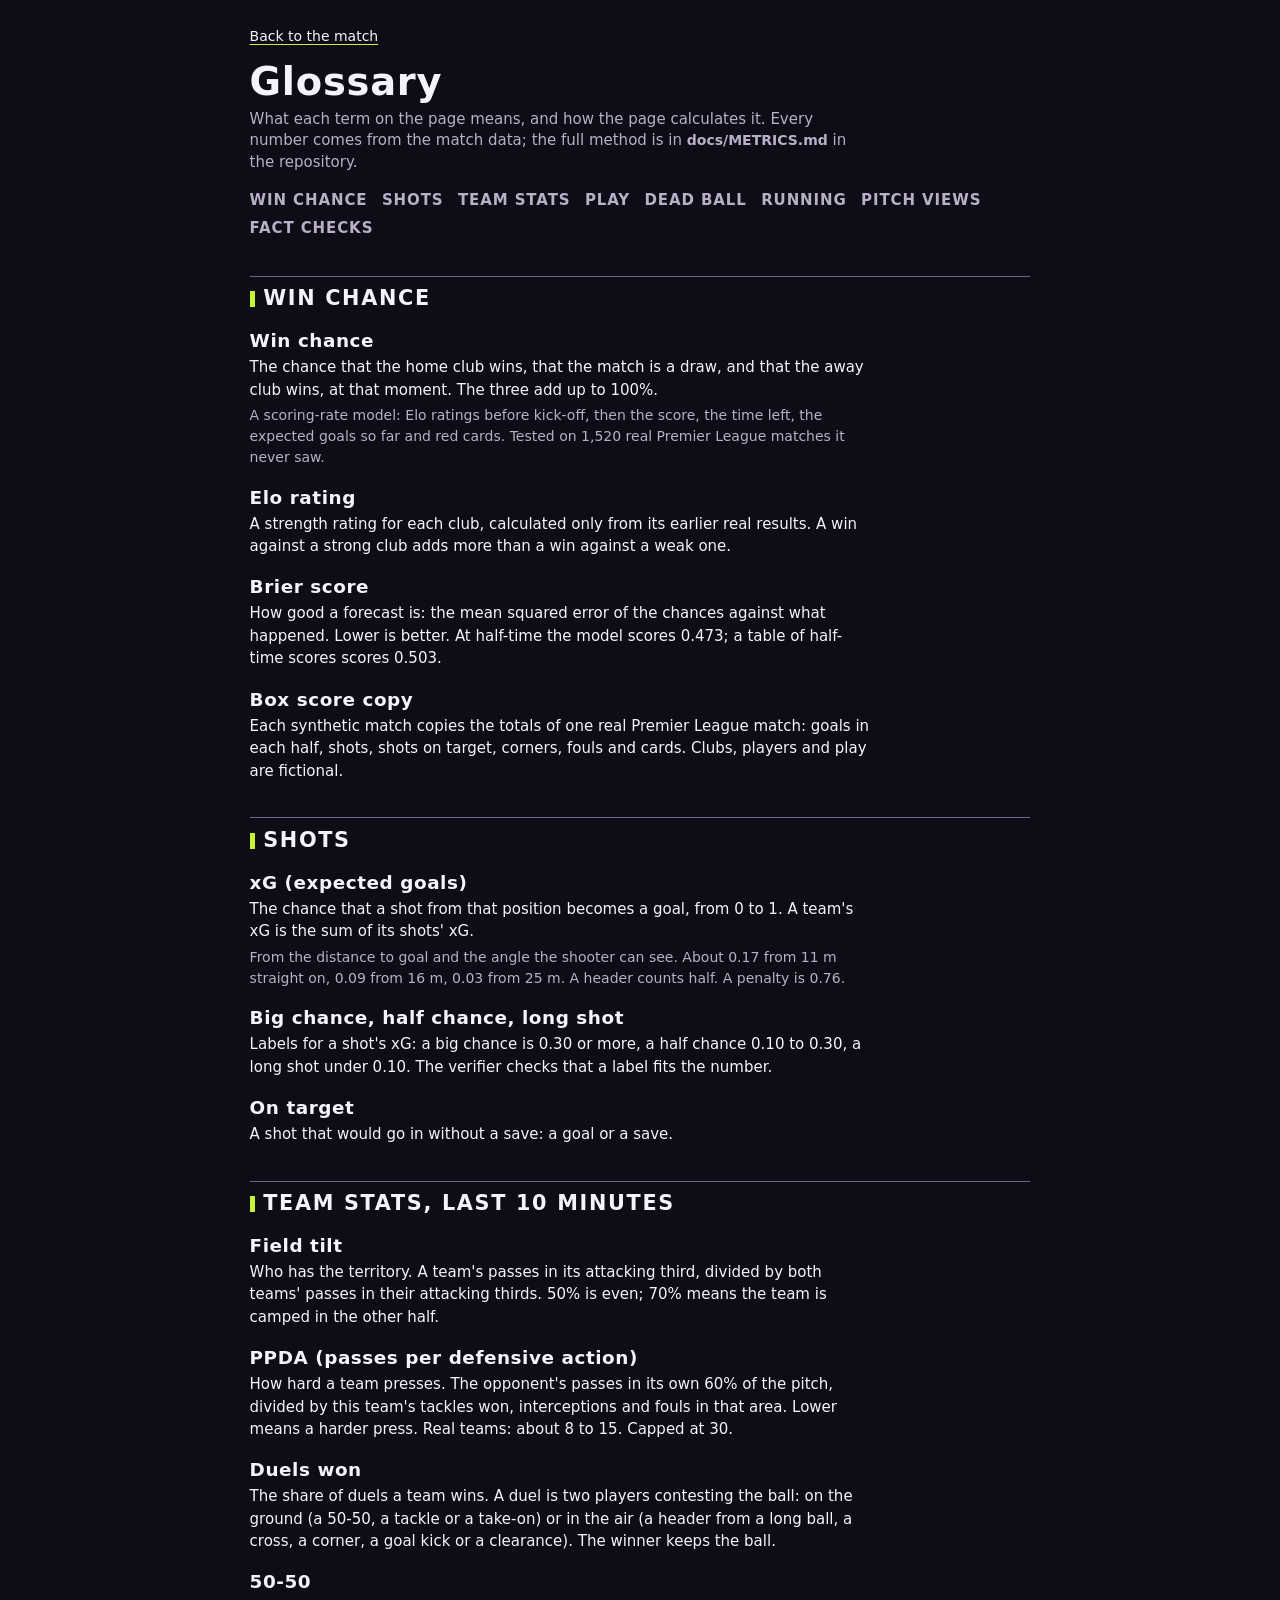
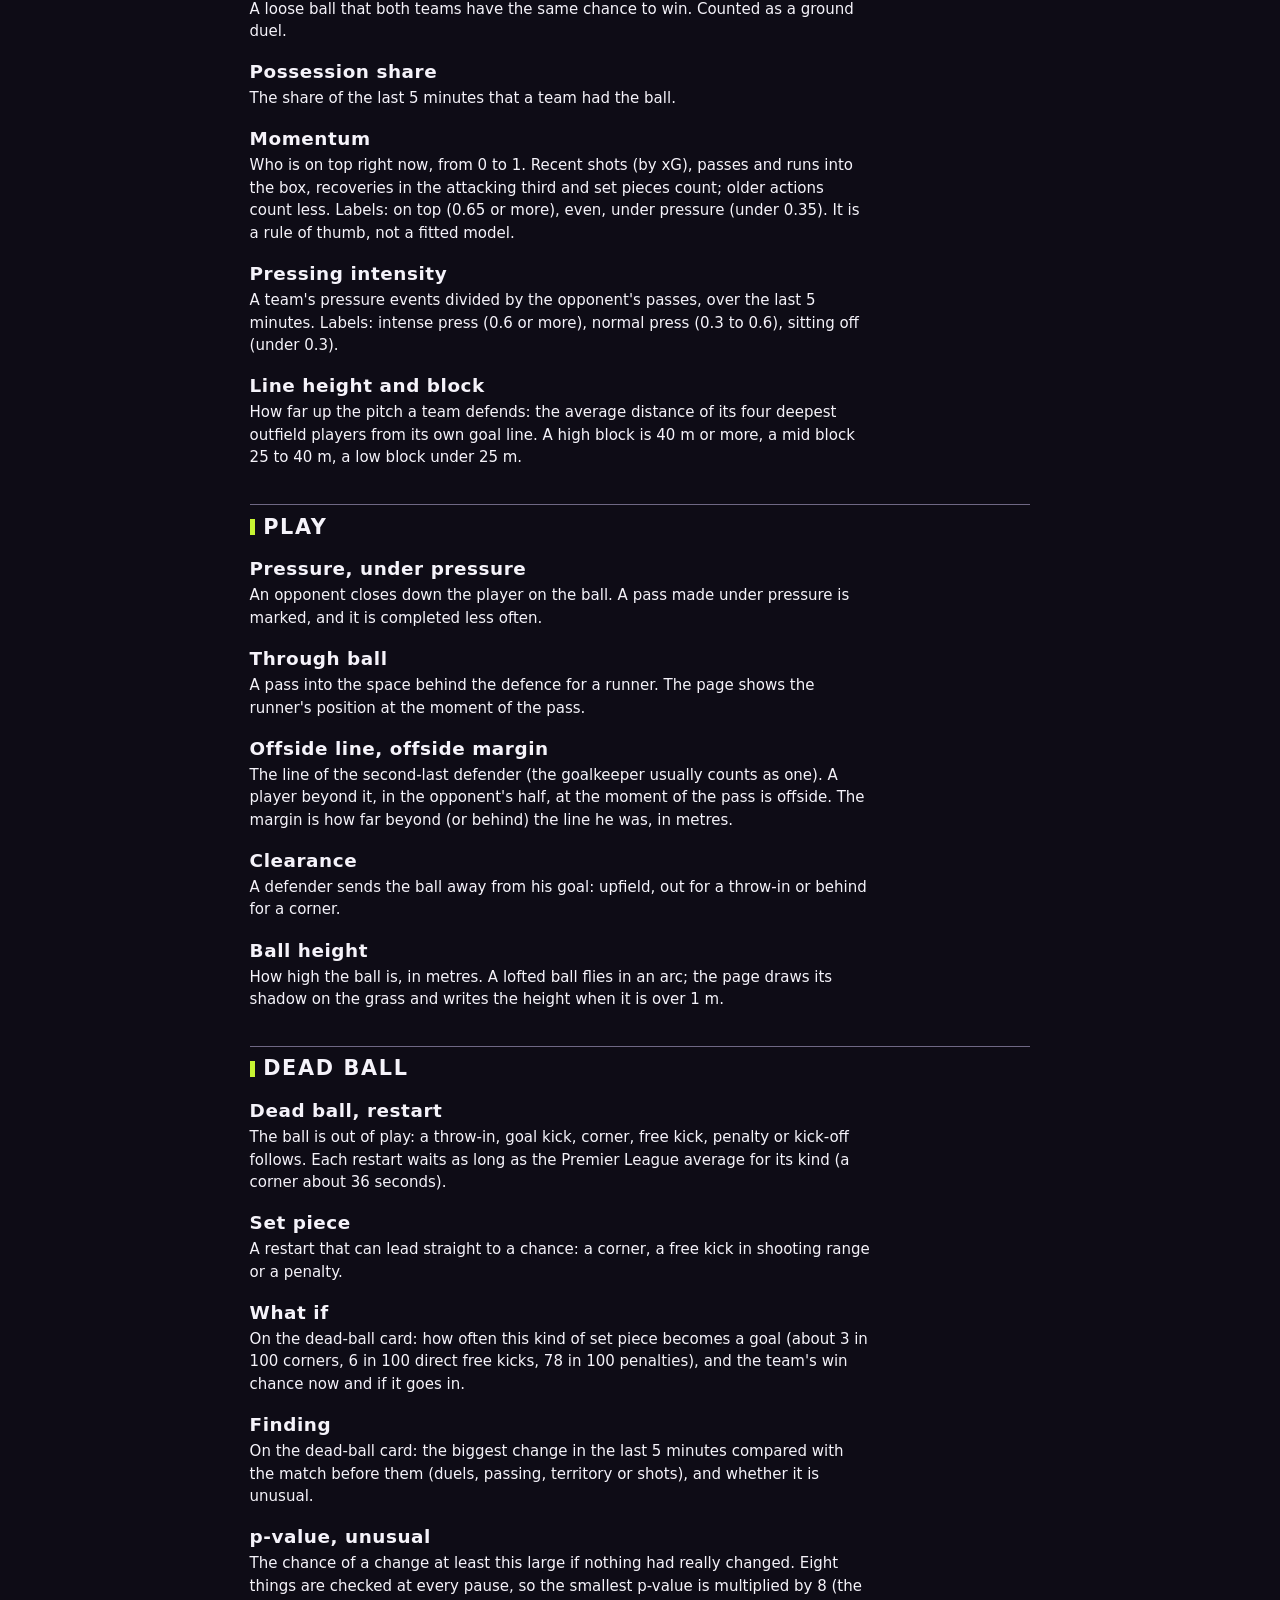
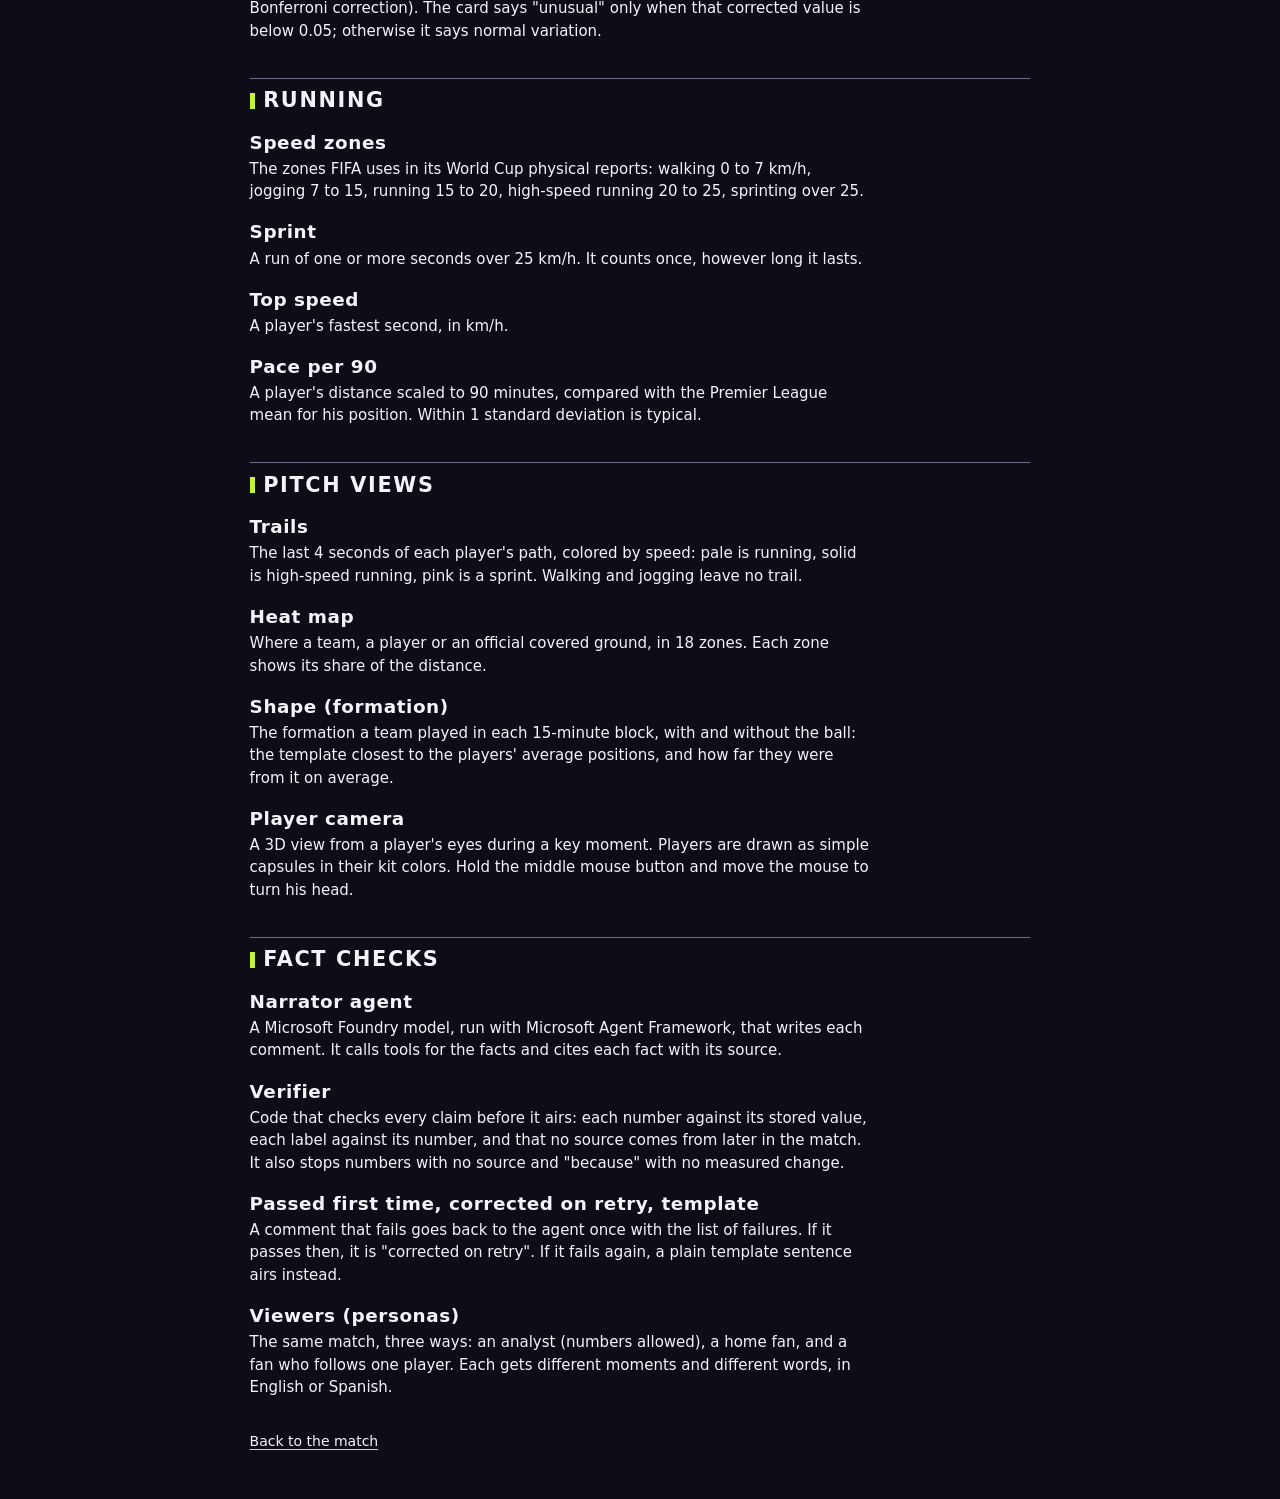
==== app/web/glossary.html @ 5bd05480 "Sixth Official: hackathon entry" ====
<!doctype html>
<html lang="en">
<head>
<meta charset="utf-8">
<meta name="viewport" content="width=device-width,initial-scale=1">
<title>Sixth Official: glossary</title>
<meta name="description" content="What each term on the Sixth Official page means: win chance, xG, PPDA, duels, field tilt and more.">
<meta name="theme-color" content="#0e0c16">
<link rel="stylesheet" href="app.css">
<style>
  .gl{max-width:52rem;margin:0 auto;padding:1.6rem 1.6rem 3rem}
  .gl .back{font-size:14px}
  .gl h1{font:800 2.4rem/1.05 var(--cond);letter-spacing:.02em;margin:1rem 0 .4rem}
  .gl .lede{color:var(--muted);max-width:65ch;margin-bottom:1rem}
  .gl nav.toc{display:flex;flex-wrap:wrap;gap:.3rem .9rem;font:600 15px/1.4 var(--cond);text-transform:uppercase;letter-spacing:.06em;margin:1rem 0 .5rem}
  .gl nav.toc a{color:var(--muted);text-decoration:none;border-bottom:2px solid transparent}
  .gl nav.toc a:hover{color:var(--ink);border-bottom-color:var(--accent)}
  .gl h2{font:700 1.3rem/1.2 var(--cond);text-transform:uppercase;letter-spacing:.08em;margin:2.2rem 0 .6rem;padding-top:.6rem;border-top:1px solid var(--rule-mid)}
  .gl h2::before{content:"";display:inline-block;width:.35rem;height:1rem;background:var(--accent);margin-right:.5rem;vertical-align:-.1rem}
  .gl dl{margin:0}
  .gl dt{font:700 1.15rem/1.3 var(--cond);letter-spacing:.03em;margin-top:1.1rem;scroll-margin-top:1rem}
  .gl dd{margin:.2rem 0 0;max-width:65ch;line-height:1.5}
  .gl dd .how{display:block;color:var(--muted);font-size:14px;margin-top:.25rem}
  .gl dt:target{color:var(--accent)}
  .gl code{font:600 14px var(--cond);color:var(--muted)}
  .gl a{color:var(--ink);text-decoration-color:var(--accent);text-underline-offset:3px}
</style>
</head>
<body>
<main class="gl">
<p class="back"><a href="./">Back to the match</a></p>
<h1>Glossary</h1>
<p class="lede">What each term on the page means, and how the page calculates it. Every number comes from the match data; the full method is in <code>docs/METRICS.md</code> in the repository.</p>
<nav class="toc" aria-label="Sections">
  <a href="#s-chance">Win chance</a><a href="#s-shots">Shots</a><a href="#s-team">Team stats</a><a href="#s-play">Play</a>
  <a href="#s-dead">Dead ball</a><a href="#s-running">Running</a><a href="#s-pitch">Pitch views</a><a href="#s-checks">Fact checks</a>
</nav>

<h2 id="s-chance">Win chance</h2>
<dl>
<dt id="win-chance">Win chance</dt>
<dd>The chance that the home club wins, that the match is a draw, and that the away club wins, at that moment. The three add up to 100%.
<span class="how">A scoring-rate model: Elo ratings before kick-off, then the score, the time left, the expected goals so far and red cards. Tested on 1,520 real Premier League matches it never saw.</span></dd>
<dt id="elo">Elo rating</dt>
<dd>A strength rating for each club, calculated only from its earlier real results. A win against a strong club adds more than a win against a weak one.</dd>
<dt id="brier">Brier score</dt>
<dd>How good a forecast is: the mean squared error of the chances against what happened. Lower is better. At half-time the model scores 0.473; a table of half-time scores scores 0.503.</dd>
<dt id="box-score">Box score copy</dt>
<dd>Each synthetic match copies the totals of one real Premier League match: goals in each half, shots, shots on target, corners, fouls and cards. Clubs, players and play are fictional.</dd>
</dl>

<h2 id="s-shots">Shots</h2>
<dl>
<dt id="xg">xG (expected goals)</dt>
<dd>The chance that a shot from that position becomes a goal, from 0 to 1. A team's xG is the sum of its shots' xG.
<span class="how">From the distance to goal and the angle the shooter can see. About 0.17 from 11 m straight on, 0.09 from 16 m, 0.03 from 25 m. A header counts half. A penalty is 0.76.</span></dd>
<dt id="big-chance">Big chance, half chance, long shot</dt>
<dd>Labels for a shot's xG: a big chance is 0.30 or more, a half chance 0.10 to 0.30, a long shot under 0.10. The verifier checks that a label fits the number.</dd>
<dt id="on-target">On target</dt>
<dd>A shot that would go in without a save: a goal or a save.</dd>
</dl>

<h2 id="s-team">Team stats, last 10 minutes</h2>
<dl>
<dt id="field-tilt">Field tilt</dt>
<dd>Who has the territory. A team's passes in its attacking third, divided by both teams' passes in their attacking thirds. 50% is even; 70% means the team is camped in the other half.</dd>
<dt id="ppda">PPDA (passes per defensive action)</dt>
<dd>How hard a team presses. The opponent's passes in its own 60% of the pitch, divided by this team's tackles won, interceptions and fouls in that area. Lower means a harder press. Real teams: about 8 to 15. Capped at 30.</dd>
<dt id="duels">Duels won</dt>
<dd>The share of duels a team wins. A duel is two players contesting the ball: on the ground (a 50-50, a tackle or a take-on) or in the air (a header from a long ball, a cross, a corner, a goal kick or a clearance). The winner keeps the ball.</dd>
<dt id="fifty-fifty">50-50</dt>
<dd>A loose ball that both teams have the same chance to win. Counted as a ground duel.</dd>
<dt id="possession">Possession share</dt>
<dd>The share of the last 5 minutes that a team had the ball.</dd>
<dt id="momentum">Momentum</dt>
<dd>Who is on top right now, from 0 to 1. Recent shots (by xG), passes and runs into the box, recoveries in the attacking third and set pieces count; older actions count less. Labels: on top (0.65 or more), even, under pressure (under 0.35). It is a rule of thumb, not a fitted model.</dd>
<dt id="pressing">Pressing intensity</dt>
<dd>A team's pressure events divided by the opponent's passes, over the last 5 minutes. Labels: intense press (0.6 or more), normal press (0.3 to 0.6), sitting off (under 0.3).</dd>
<dt id="line-height">Line height and block</dt>
<dd>How far up the pitch a team defends: the average distance of its four deepest outfield players from its own goal line. A high block is 40 m or more, a mid block 25 to 40 m, a low block under 25 m.</dd>
</dl>

<h2 id="s-play">Play</h2>
<dl>
<dt id="pressure">Pressure, under pressure</dt>
<dd>An opponent closes down the player on the ball. A pass made under pressure is marked, and it is completed less often.</dd>
<dt id="through-ball">Through ball</dt>
<dd>A pass into the space behind the defence for a runner. The page shows the runner's position at the moment of the pass.</dd>
<dt id="offside-line">Offside line, offside margin</dt>
<dd>The line of the second-last defender (the goalkeeper usually counts as one). A player beyond it, in the opponent's half, at the moment of the pass is offside. The margin is how far beyond (or behind) the line he was, in metres.</dd>
<dt id="clearance">Clearance</dt>
<dd>A defender sends the ball away from his goal: upfield, out for a throw-in or behind for a corner.</dd>
<dt id="ball-height">Ball height</dt>
<dd>How high the ball is, in metres. A lofted ball flies in an arc; the page draws its shadow on the grass and writes the height when it is over 1 m.</dd>
</dl>

<h2 id="s-dead">Dead ball</h2>
<dl>
<dt id="dead-ball">Dead ball, restart</dt>
<dd>The ball is out of play: a throw-in, goal kick, corner, free kick, penalty or kick-off follows. Each restart waits as long as the Premier League average for its kind (a corner about 36 seconds).</dd>
<dt id="set-piece">Set piece</dt>
<dd>A restart that can lead straight to a chance: a corner, a free kick in shooting range or a penalty.</dd>
<dt id="what-if">What if</dt>
<dd>On the dead-ball card: how often this kind of set piece becomes a goal (about 3 in 100 corners, 6 in 100 direct free kicks, 78 in 100 penalties), and the team's win chance now and if it goes in.</dd>
<dt id="finding">Finding</dt>
<dd>On the dead-ball card: the biggest change in the last 5 minutes compared with the match before them (duels, passing, territory or shots), and whether it is unusual.</dd>
<dt id="p-value">p-value, unusual</dt>
<dd>The chance of a change at least this large if nothing had really changed. Eight things are checked at every pause, so the smallest p-value is multiplied by 8 (the Bonferroni correction). The card says "unusual" only when that corrected value is below 0.05; otherwise it says normal variation.</dd>
</dl>

<h2 id="s-running">Running</h2>
<dl>
<dt id="speed-zones">Speed zones</dt>
<dd>The zones FIFA uses in its World Cup physical reports: walking 0 to 7 km/h, jogging 7 to 15, running 15 to 20, high-speed running 20 to 25, sprinting over 25.</dd>
<dt id="sprint">Sprint</dt>
<dd>A run of one or more seconds over 25 km/h. It counts once, however long it lasts.</dd>
<dt id="top-speed">Top speed</dt>
<dd>A player's fastest second, in km/h.</dd>
<dt id="pace-per-90">Pace per 90</dt>
<dd>A player's distance scaled to 90 minutes, compared with the Premier League mean for his position. Within 1 standard deviation is typical.</dd>
</dl>

<h2 id="s-pitch">Pitch views</h2>
<dl>
<dt id="trails">Trails</dt>
<dd>The last 4 seconds of each player's path, colored by speed: pale is running, solid is high-speed running, pink is a sprint. Walking and jogging leave no trail.</dd>
<dt id="heat-map">Heat map</dt>
<dd>Where a team, a player or an official covered ground, in 18 zones. Each zone shows its share of the distance.</dd>
<dt id="shape">Shape (formation)</dt>
<dd>The formation a team played in each 15-minute block, with and without the ball: the template closest to the players' average positions, and how far they were from it on average.</dd>
<dt id="player-camera">Player camera</dt>
<dd>A 3D view from a player's eyes during a key moment. Players are drawn as simple capsules in their kit colors. Hold the middle mouse button and move the mouse to turn his head.</dd>
</dl>

<h2 id="s-checks">Fact checks</h2>
<dl>
<dt id="agent">Narrator agent</dt>
<dd>A Microsoft Foundry model, run with Microsoft Agent Framework, that writes each comment. It calls tools for the facts and cites each fact with its source.</dd>
<dt id="verifier">Verifier</dt>
<dd>Code that checks every claim before it airs: each number against its stored value, each label against its number, and that no source comes from later in the match. It also stops numbers with no source and "because" with no measured change.</dd>
<dt id="retry">Passed first time, corrected on retry, template</dt>
<dd>A comment that fails goes back to the agent once with the list of failures. If it passes then, it is "corrected on retry". If it fails again, a plain template sentence airs instead.</dd>
<dt id="personas">Viewers (personas)</dt>
<dd>The same match, three ways: an analyst (numbers allowed), a home fan, and a fan who follows one player. Each gets different moments and different words, in English or Spanish.</dd>
</dl>
<p class="back" style="margin-top:2rem"><a href="./">Back to the match</a></p>
</main>
</body>
</html>
---- app/web/app.css ----
/* Sixth Official: match log, broadcast style (2026-10-27).
   Concept: a night-match broadcast. A dark studio page, a green pitch with mowing stripes,
   white type, one electric accent (lime) for what is live, selected or pressed. No league or
   broadcaster marks: the type is Barlow and Barlow Condensed (open fonts, SIL OFL), not a
   league typeface.
   - The log is the main element: one row per moment, the three viewers side by side.
   - Color is for the two clubs (kit colors) and for exceptions only:
     amber = corrected on retry, grey dashed = template, coral = stopped by the verifier.
   - Two type families from one superfamily: Barlow for words, Barlow Condensed for scores,
     minutes, numbers and labels.
   - Every text color meets WCAG AA (4.5:1) on the surface it sits on.
   - Every control has a documented hover, focus-visible, active and disabled state. */
@font-face{font-family:"Barlow";font-weight:400;font-display:swap;src:url(fonts/barlow-latin-400-normal.woff2) format("woff2")}
@font-face{font-family:"Barlow";font-weight:500;font-display:swap;src:url(fonts/barlow-latin-500-normal.woff2) format("woff2")}
@font-face{font-family:"Barlow";font-weight:600;font-display:swap;src:url(fonts/barlow-latin-600-normal.woff2) format("woff2")}
@font-face{font-family:"Barlow";font-weight:700;font-display:swap;src:url(fonts/barlow-latin-700-normal.woff2) format("woff2")}
@font-face{font-family:"Barlow Condensed";font-weight:500;font-display:swap;src:url(fonts/barlow-condensed-latin-500-normal.woff2) format("woff2")}
@font-face{font-family:"Barlow Condensed";font-weight:600;font-display:swap;src:url(fonts/barlow-condensed-latin-600-normal.woff2) format("woff2")}
@font-face{font-family:"Barlow Condensed";font-weight:700;font-display:swap;src:url(fonts/barlow-condensed-latin-700-normal.woff2) format("woff2")}
@font-face{font-family:"Barlow Condensed";font-weight:800;font-display:swap;src:url(fonts/barlow-condensed-latin-800-normal.woff2) format("woff2")}
:root{
  color-scheme:dark;
  --paper:#0e0c16;        /* page: studio dark */
  --paper-2:#1b1826;      /* hover fill, raised */
  --paper-3:#282435;      /* pressed fill, bar tracks */
  --sheet:#15121f;        /* drawer, match report, cards, scorebug */
  --ink:#f5f3fa;          /* text, strong rules */
  --muted:#b7b0c6;        /* secondary text: 9.27:1 on --paper */
  --rule:#2c2838;         /* hairline: separates, carries no meaning */
  --rule-mid:#6f6884;     /* control borders: 3.68:1 on --paper */
  --accent:#c6f432;       /* lime: live clock, primary button, focus ring, selected */
  --accent-2:#d8ff5a;     /* lime, hover */
  --accent-3:#a9d21e;     /* lime, pressed */
  --pitch:#11402a;        /* pitch surface */
  --pitch-2:#144a31;      /* mowing stripe */
  --pitch-line:#9cc4ae;   /* pitch markings: 6.10:1 on --pitch, 5.32:1 on --pitch-2 */
  --disabled:#6a6478;     /* disabled text: exempt from WCAG 1.4.3 */
  --home:#4a8ae8;         /* Larkspur blue */
  --away:#e8834a;         /* copper */
  --home-ink:#4a8ae8;     /* a club color as text: the kit color, lightened if needed for 4.5:1 */
  --away-ink:#e8834a;
  --home-on:#0e0c16;      /* text on a club color (shirt numbers): white or the page color */
  --away-on:#0e0c16;
  --sprint:#ff5fd2;       /* trails: sprinting, over 25 km/h (3.81:1 on --pitch-2) */
  --draw:#4b4659;         /* chart fill only, never text */
  --retry:#f2b33d;        /* amber: corrected on retry */
  --tmpl:#aaa4b8;         /* template */
  --bad:#ff7a6b;          /* coral: stopped by the verifier */
  --ui:"Barlow","Segoe UI",system-ui,sans-serif;
  --cond:"Barlow Condensed","Arial Narrow",system-ui,sans-serif;
  --mono:var(--cond);     /* minutes and numbers: condensed */
}
*{box-sizing:border-box}
[hidden]{display:none !important}
html{background:var(--paper)}
body{margin:0;background:var(--paper);color:var(--ink);font:15px/1.45 var(--ui);min-height:100vh}
button,select,input{font:inherit;color:inherit}
h1,h2,h3,h4,p{margin:0}
.sr-only{position:absolute;width:1px;height:1px;overflow:hidden;clip:rect(0 0 0 0);white-space:nowrap}

/* Focus: one ring for every control, keyboard only. Ink, offset from the control. */
:focus-visible{outline:2px solid var(--accent);outline-offset:3px}

/* ---------------------------------------------------------------- masthead */
.mast{display:grid;grid-template-columns:1fr auto 1fr;align-items:center;gap:1.5rem;padding:.9rem 1.6rem;border-bottom:2px solid var(--ink)}
.wordmark{font-weight:700;font-size:1rem;letter-spacing:.04em;text-transform:uppercase}
.score{display:flex;align-items:center;gap:1.1rem}
.club{display:flex;align-items:center;gap:.5rem;font-size:1.05rem;font-weight:600;white-space:nowrap}
.kit{display:inline-block;width:.8rem;height:.8rem}
.club.home .kit{background:var(--home)}
.club.away .kit{background:var(--away)}
.goals{font:700 2.1rem/1 var(--mono);font-variant-numeric:tabular-nums}
.clock{font:500 .95rem/1 var(--mono);color:var(--muted);min-width:3.5ch;text-align:center}

/* Language: text buttons. Pressed = ink text with a 2 px underline. */
.lang{justify-self:end;display:flex;gap:1.1rem}
.lang button{background:none;border:0;border-bottom:2px solid transparent;padding:.15rem 0;color:var(--muted);cursor:pointer}
.lang button:hover{color:var(--ink);border-bottom-color:var(--rule-mid)}
.lang button[aria-pressed="true"]{color:var(--ink);border-bottom-color:var(--ink)}

/* ---------------------------------------------------------------- buttons
   default  1 px --rule-mid border, ink text, no fill
   hover    --paper-2 fill, ink border
   active   --paper-3 fill
   focus    2 px ink ring, 3 px offset (keyboard)
   disabled --disabled text, --rule border, no pointer */
.btn{background:transparent;border:1px solid var(--rule-mid);color:var(--ink);padding:.4rem .85rem;cursor:pointer;border-radius:0}
.btn:hover:not(:disabled){background:var(--paper-2);border-color:var(--ink)}
.btn:active:not(:disabled){background:var(--paper-3)}
.btn:disabled{color:var(--disabled);border-color:var(--rule);cursor:not-allowed}
.btn.primary{background:var(--accent);color:var(--paper);border-color:var(--accent);min-width:5.5rem;font-weight:700;text-transform:uppercase;letter-spacing:.06em;font-family:var(--cond);font-size:16px}
.btn.primary:hover:not(:disabled){background:var(--accent-2);border-color:var(--accent-2)}
.btn.primary:active:not(:disabled){background:var(--accent-3);border-color:var(--accent-3)}
.btn.primary:disabled{background:transparent;color:var(--disabled);border-color:var(--rule)}

/* ---------------------------------------------------------------- transport */
.transport{display:flex;align-items:center;gap:1.1rem;padding:.7rem 1.6rem;border-bottom:1px solid var(--rule);flex-wrap:wrap}
.speed{display:flex;align-items:center;gap:.5rem;color:var(--muted)}
.speed select{background:var(--paper);border:1px solid var(--rule-mid);padding:.3rem .45rem;cursor:pointer;color:var(--ink)}
.speed select:hover:not(:disabled){background:var(--paper-2);border-color:var(--ink)}
.speed select:disabled{color:var(--disabled);border-color:var(--rule);cursor:not-allowed}
#scrub{flex:1;min-width:10rem;accent-color:var(--accent);cursor:pointer}
#scrub:disabled{cursor:not-allowed;opacity:.4}

/* ---------------------------------------------------------------- the match now */
.band{display:grid;grid-template-columns:minmax(0,46rem) minmax(0,1fr);gap:2.4rem;padding:1.4rem 1.6rem 1.6rem;border-bottom:1px solid var(--rule)}
.pitch-wrap{min-width:0}
#pitch{display:block;width:100%;height:auto;background:var(--pitch);touch-action:pinch-zoom;overscroll-behavior:contain}
#pitch text{font-family:var(--cond)}
/* Zoom: small buttons in the pitch's top-right corner. When zoomed, drag the pitch to move it. */
.pitch-box{position:relative}
.pitch-box.zoomed #pitch{cursor:grab}
.pitch-box.dragging #pitch{cursor:grabbing}
.zoom{position:absolute;top:.4rem;right:.4rem;display:flex;gap:.25rem}
/* Hover label for the player under the pointer: ink, above and to the right of the pointer. */
.pitch-tip{position:absolute;transform:translate(12px,-130%);background:var(--ink);color:var(--paper);font:600 12.5px/1.3 var(--ui);
  padding:.2rem .45rem;white-space:nowrap;pointer-events:none;margin:0;z-index:2}
.zoom button{background:var(--paper);border:1px solid var(--rule-mid);color:var(--ink);font:600 13px/1 var(--ui);padding:.3rem .5rem;min-width:1.9rem;cursor:pointer}
.zoom button:hover:not(:disabled){background:var(--paper-2);border-color:var(--ink)}
.zoom button:active:not(:disabled){background:var(--paper-3)}
.zoom button:disabled{color:var(--disabled);border-color:var(--rule);cursor:not-allowed}
.zoom button[aria-pressed="true"]{background:var(--ink);color:var(--paper);border-color:var(--ink)}
.zoom #zoom-in,.zoom #zoom-out{font-size:16px}
@media (max-width:46rem){.zoom #zoom-fit{display:none}}
.pitch-note{font-size:13px;color:var(--muted);margin-top:.45rem;max-width:65ch}
/* Pitch view: text buttons, like the language switch. Pressed = ink text, 2 px underline. */
.view{display:flex;flex-wrap:wrap;gap:.3rem 1.1rem;margin-bottom:.5rem}
.view button,.seg button{background:none;border:0;border-bottom:2px solid transparent;padding:.1rem 0;color:var(--muted);cursor:pointer;font-size:14px}
.view button:hover,.seg button:hover{color:var(--ink);border-bottom-color:var(--rule-mid)}
.view button[aria-pressed="true"],.seg button[aria-pressed="true"]{color:var(--ink);border-bottom-color:var(--ink)}
.view button:disabled{color:var(--disabled);cursor:wait;border-bottom-color:transparent}
/* Heat map: team switch and player picker, then a five-step legend under the pitch. */
.heat-controls{display:flex;flex-wrap:wrap;align-items:center;gap:.5rem 1.6rem;margin-bottom:.55rem}
.seg{display:flex;gap:1.1rem}
.heat-legend{display:flex;align-items:center;gap:.3rem;font-size:13px;color:var(--muted);margin-top:.45rem}
.heat-legend i{display:inline-block;width:1.5rem;height:.7rem}
.heat-legend span:first-child{margin-right:.3rem}.heat-legend span:last-child{margin-left:.3rem}
/* Through balls: step to the second before each pass; the caption gives the offside margin. */
.through-controls{display:flex;flex-wrap:wrap;align-items:center;gap:.4rem .6rem;margin-top:.5rem}
.through-controls .tb-label{font-size:12.5px;font-weight:700;letter-spacing:.06em;text-transform:uppercase;color:var(--muted);margin-right:.2rem}
.through-controls #tb-again{font-size:13.5px;padding:.25rem .65rem}
.through-controls select{background:var(--paper);border:1px solid var(--rule-mid);padding:.3rem .45rem;color:var(--ink);font-size:14px;cursor:pointer;max-width:100%}
.through-controls select:hover:not(:disabled){background:var(--paper-2);border-color:var(--ink)}
.through-controls select:disabled{color:var(--disabled);border-color:var(--rule);cursor:not-allowed}
.tb-caption{font-size:14.5px;font-weight:600;margin-top:.45rem;max-width:65ch}
.tb-caption:empty{display:none}
/* Shape: one row per 15-minute block. A row is a button that shows that block on the pitch. */
.shape-table{width:100%;border-collapse:collapse;margin-top:.7rem;font-size:13.5px}
.shape-table th{text-align:left;font-size:12px;font-weight:700;letter-spacing:.05em;text-transform:uppercase;color:var(--muted);padding:0 .6rem .35rem 0;border-bottom:1px solid var(--ink)}
.shape-table td{padding:.3rem .6rem .3rem 0;border-bottom:1px solid var(--rule);vertical-align:top}
.shape-table td .f{font:600 13.5px/1.3 var(--mono)}
.shape-table td .m{display:block;font-size:12px;color:var(--muted)}
.shape-table td.later{color:var(--muted)}
.shape-table tr.shown td{background:var(--paper-2)}
.shape-table td.changed .f{border-bottom:2px solid var(--ink)}
.blk{background:none;border:0;padding:0;font:inherit;color:inherit;cursor:pointer;white-space:nowrap;text-align:left;text-decoration:underline;text-decoration-color:var(--rule-mid);text-underline-offset:3px}
.blk:hover{text-decoration-color:var(--ink)}
.blk:disabled{color:var(--disabled);text-decoration:none;cursor:default}
.readout{display:flex;flex-direction:column;min-width:0}
.label{font-size:12.5px;font-weight:700;letter-spacing:.06em;text-transform:uppercase;color:var(--muted)}
.win{display:grid;grid-template-columns:auto auto auto;justify-content:space-between;margin:.5rem 0 .55rem}
.win div{display:flex;flex-direction:column}
.win div:nth-child(2){align-items:center}
.win div:nth-child(3){align-items:flex-end}
.win dd{margin:0;font:700 2.2rem/1 var(--mono);font-variant-numeric:tabular-nums}
.win dt{font-size:13.5px;color:var(--muted);margin-top:.25rem;order:2}
.win .home dd{color:var(--home-ink)}
.win .away dd{color:var(--away-ink)}
.winbar{display:flex;height:10px}
.winbar i{display:block;height:100%;transition:width .3s}
.winbar .home{background:var(--home)}.winbar .draw{background:var(--draw)}.winbar .away{background:var(--away)}
@media (prefers-reduced-motion:reduce){.winbar i{transition:none}}
#chart{display:block;width:100%;height:84px;margin:.6rem 0 1.4rem}
.checks{display:flex;flex-wrap:wrap;gap:.4rem 1.6rem;margin:.5rem 0 0}
.checks div{display:flex;align-items:baseline;gap:.45rem}
.checks dd{margin:0;font:700 1.25rem/1 var(--mono);font-variant-numeric:tabular-nums;order:-1}
.checks dt{font-size:13.5px;color:var(--muted)}
.checks .retry dd{color:var(--retry)}.checks .tmpl dd{color:var(--tmpl)}.checks .stop dd{color:var(--bad)}

/* ---------------------------------------------------------------- the log */
.log-wrap{padding:0 1.6rem 1.6rem}
.log{width:100%;border-collapse:collapse;table-layout:fixed}
.log col.c-min{width:4.2rem}.log col.c-moment{width:15rem}
.log th{text-align:left;font-size:12.5px;font-weight:700;letter-spacing:.06em;text-transform:uppercase;color:var(--muted);
        padding:1rem .9rem .5rem 0;border-bottom:1px solid var(--ink);vertical-align:bottom}
.log td{padding:0;border-bottom:1px solid var(--rule);vertical-align:top}
.log td.min{font:500 13px/1.5 var(--mono);color:var(--muted);padding:.7rem .9rem .7rem 0}
/* The minute is a button: it shows all players at that moment. Underlined so it reads as an action. */
.jump{background:none;border:0;padding:0 .1rem;font:inherit;color:inherit;cursor:pointer;text-decoration:underline;
      text-decoration-color:var(--rule-mid);text-underline-offset:3px}
.jump:hover{color:var(--ink);text-decoration-color:var(--ink)}
.jump:active{background:var(--paper-3)}
.log td.moment{padding:.7rem 1.2rem .7rem 0}
.moment .what{display:block}
.moment .who{display:block;font-size:13.5px;color:var(--muted)}
.moment .kit{width:.55rem;height:.55rem;margin-right:.45rem;vertical-align:.08em}
.moment .kit.home{background:var(--home)}.moment .kit.away{background:var(--away)}
/* A goal row: 2 px ink rule above, bold minute and moment. */
.log tr.goal td{border-top:2px solid var(--ink)}
.log tr.goal td.min,.log tr.goal .what{font-weight:700;color:var(--ink)}
.log tr.new td{animation:arrive 1.4s ease-out}
@keyframes arrive{from{background:var(--paper-3)}}
@media (prefers-reduced-motion:reduce){.log tr.new td{animation:none}}

/* A comment cell: a button. No mark when verified; a left rule and a word for the exceptions. */
.say{display:block;width:100%;height:100%;text-align:left;background:none;border:0;border-left:2px solid transparent;
     padding:.7rem 1rem .75rem .8rem;cursor:pointer;line-height:1.42}
.say:hover{background:var(--paper-2)}
.say:active{background:var(--paper-3)}
.say .mark{display:block;font-size:13px;margin-top:.3rem}
.say.s-verified_on_retry{border-left-color:var(--retry)}
.say.s-verified_on_retry .mark{color:var(--retry)}
.say.s-fallback{border-left:2px dashed var(--tmpl)}
.say.s-fallback .mark{color:var(--tmpl)}
.empty-log{color:var(--muted);padding:1.2rem 0}
.source{font-size:13px;color:var(--muted);margin-top:1rem;max-width:65ch}

/* ---------------------------------------------------------------- drawer */
.drawer{position:fixed;inset:0;background:rgba(0,0,0,.6);display:flex;justify-content:flex-end;z-index:20}
.drawer-inner{width:min(38rem,100%);height:100%;overflow-y:auto;background:var(--sheet);border-left:2px solid var(--ink);padding:1.5rem 1.6rem 2.2rem;position:relative}
.close{position:absolute;top:1.2rem;right:1.2rem}
.drawer h3{font-size:1.15rem;font-weight:700;padding-right:5rem}
.drawer .status{font-size:13.5px;margin-top:.3rem;color:var(--muted)}
.drawer .status.verified_on_retry{color:var(--retry)}.drawer .status.fallback{color:var(--tmpl)}
.drawer .quote{font-size:1.25rem;line-height:1.35;margin:.9rem 0 .4rem;max-width:40ch}
.drawer .quote .claim{text-decoration:underline;text-decoration-color:var(--rule-mid);text-underline-offset:4px}
.drawer h4{font-size:12.5px;font-weight:700;letter-spacing:.06em;text-transform:uppercase;color:var(--muted);margin:1.6rem 0 .5rem}
.note{color:var(--muted);font-size:14px;max-width:65ch}
.ev{width:100%;border-collapse:collapse;font-size:14px}
.ev th{font:12px/1.2 var(--mono);color:var(--muted);text-align:left;font-weight:400;padding:0 .6rem .4rem 0;border-bottom:1px solid var(--ink)}
.ev td{padding:.5rem .6rem .5rem 0;border-bottom:1px solid var(--rule);vertical-align:top;overflow-wrap:anywhere}
.ev td.mono{font:13px/1.4 var(--mono);color:var(--muted)}
.ev td.ok{font:13px/1.4 var(--mono);color:var(--ink)}
.calls{list-style:none;margin:0;padding:0;font:13px/1.45 var(--mono)}
.calls li{padding:.35rem 0;border-bottom:1px solid var(--rule);color:var(--muted);overflow-wrap:anywhere}
.calls b{color:var(--ink);font-weight:600}
.stopped{border-left:2px solid var(--bad);padding:.2rem 0 .2rem .8rem;margin:.5rem 0 .9rem}
.stopped p{color:var(--muted);text-decoration:line-through;text-decoration-color:var(--bad);margin-bottom:.35rem}
.stopped ul{margin:0;padding-left:1.1rem}
.stopped li{font:13px/1.45 var(--mono);color:var(--bad)}

.foot{padding:1rem 1.6rem 1.4rem;color:var(--muted);font-size:13px;border-top:1px solid var(--rule)}


/* ---------------------------------------------------------------- v2 (2026-10-25)
   Half-time switch: a real checkbox with its label. */
/* Options under the view buttons: the half-time switch and the kit colors. */
.opts{display:flex;flex-wrap:wrap;align-items:center;gap:.4rem 1.4rem;margin:0 0 .55rem}
.opts .check{margin:0}
.kits{display:flex;flex-wrap:wrap;align-items:center;gap:.4rem .8rem;font-size:14px;color:var(--muted)}
.kits label{display:inline-flex;align-items:center;gap:.35rem;cursor:pointer}
.kits label:hover{color:var(--ink)}
.kits input[type=color]{width:1.9rem;height:1.4rem;padding:0;border:1px solid var(--rule-mid);background:var(--paper);cursor:pointer}
.kits input[type=color]:hover{border-color:var(--ink)}
.kits .linkish{background:none;border:0;padding:0;color:var(--muted);text-decoration:underline;text-decoration-color:var(--rule-mid);text-underline-offset:3px;cursor:pointer;font-size:13.5px}
.kits .linkish:hover{color:var(--ink);text-decoration-color:var(--ink)}
.kits .warn{font-size:13px;color:var(--bad)}
.check{display:inline-flex;align-items:center;gap:.45rem;font-size:14px;color:var(--muted);margin:0 0 .55rem;cursor:pointer}
.check input{width:1rem;height:1rem;accent-color:var(--accent);margin:0;cursor:pointer}
.check:hover{color:var(--ink)}
/* Dead ball: a card under the pitch while the ball is out of play. Ink frame, no fill. */
.dead{border:1px solid var(--rule-mid);border-left:4px solid var(--accent);background:var(--sheet);padding:.7rem .85rem .8rem;margin-top:.6rem;max-width:65ch}
.dead .head{display:flex;justify-content:space-between;gap:1rem;align-items:baseline;flex-wrap:wrap}
.dead .kind{font-weight:700;font-size:1rem}
.dead .count{font:600 13px/1.2 var(--mono);color:var(--muted)}
.dead h3{font-size:12.5px;font-weight:700;letter-spacing:.06em;text-transform:uppercase;color:var(--muted);margin:.65rem 0 .3rem}
.dead p{font-size:14px;max-width:65ch}
.bars{display:grid;grid-template-columns:auto minmax(4rem,1fr) auto;gap:.25rem .6rem;align-items:center;font-size:13.5px;margin:.25rem 0 .35rem}
.bars .track{height:.7rem;background:var(--paper-3)}
.bars .fill{display:block;height:100%}
.bars .fill.home{background:var(--home)}.bars .fill.away{background:var(--away)}
.bars .fill.before{background:var(--rule-mid)}
.bars .v{font:600 13px/1.2 var(--mono);white-space:nowrap}
.verdict{font-weight:600}
.verdict.plain{font-weight:400;color:var(--muted)}
/* Running: one row per player, measured against Premier League means for his position. */
.run-table{width:100%;border-collapse:collapse;margin-top:.7rem;font-size:13px}
.run-table th{text-align:left;font-size:11.5px;font-weight:700;letter-spacing:.04em;text-transform:uppercase;color:var(--muted);padding:0 .45rem .35rem 0;border-bottom:1px solid var(--ink);vertical-align:bottom}
.run-table td{padding:.25rem .45rem .25rem 0;border-bottom:1px solid var(--rule);font-variant-numeric:tabular-nums}
.run-table td.n{font-family:var(--mono)}
.run-table tr.team td{border-top:2px solid var(--ink);font-weight:700}
.run-table .vs{white-space:nowrap}
.run-table .off td{color:var(--disabled)}
/* Team stats, last 10 minutes. */
.pre{font-size:13.5px;color:var(--muted);margin:-.8rem 0 1rem}
.stats{border-collapse:collapse;font-size:13.5px;margin:.4rem 0 1.3rem;width:100%;max-width:28rem}
.stats th,.stats td{text-align:left;padding:.2rem .6rem .2rem 0;border-bottom:1px solid var(--rule)}
.stats th{font-weight:400;color:var(--muted)}
.stats td{font:700 14px/1.3 var(--mono)}
.stats td.home{color:var(--home-ink)}.stats td.away{color:var(--away-ink)}
.stats thead th{font-size:12px;font-weight:700;letter-spacing:.05em;text-transform:uppercase;border-bottom:1px solid var(--ink)}

/* Win chance chart: click or arrow keys go to that minute; a hover line and label show it. */
.chart-box{position:relative}
#chart{cursor:pointer}
#chart:focus-visible{outline:2px solid var(--accent);outline-offset:3px}
.chart-tip{position:absolute;top:-1.6rem;transform:translateX(-50%);background:var(--ink);color:var(--paper);font:600 12px/1.3 var(--mono);
  padding:.15rem .4rem;white-space:nowrap;pointer-events:none}
/* Full time: a large notice above the pitch (the pitch and the replay stay), and the match report
   under the pitch. */
.ft-banner{display:flex;flex-wrap:wrap;align-items:center;gap:.6rem 2rem;padding:1.1rem 1.6rem;border-top:4px solid var(--accent);border-bottom:2px solid var(--rule);background:var(--sheet);color:var(--ink)}
.ft-banner .notice{font-weight:700;font-size:2.4rem;line-height:1;letter-spacing:.06em;text-transform:uppercase}
.ft-banner .line{display:flex;align-items:center;gap:1.1rem;flex-wrap:wrap}
.ft-banner .club{font-size:1.6rem;font-weight:700;color:var(--ink)}
.ft-banner .club .kit{width:1.1rem;height:1.1rem;outline:2px solid var(--ink)}
.ft-banner .club.home .kit{background:var(--home)}.ft-banner .club.away .kit{background:var(--away)}
.ft-banner .goals{font:700 4rem/1 var(--mono);font-variant-numeric:tabular-nums}
.ft-banner .ht{font:500 15px/1.3 var(--mono);color:var(--muted)}
.ft-banner .acts{display:flex;gap:.7rem;margin-left:auto}
.ft-banner .btn{color:var(--ink);border-color:var(--ink)}
.ft-banner .btn:hover:not(:disabled){background:var(--paper-2);border-color:var(--accent)}
.ft-banner .btn:active:not(:disabled){background:var(--paper-3)}
@media (max-width:46rem){.ft-banner{padding:1rem}.ft-banner .notice{font-size:1.8rem}.ft-banner .goals{font-size:3rem}.ft-banner .club{font-size:1.2rem}.ft-banner .acts{margin-left:0}}
.ft{padding:1.3rem 1.6rem 1.5rem;border-bottom:2px solid var(--ink);background:var(--sheet)}
.ft h2#ft-title{font-size:1.15rem;color:var(--ink);letter-spacing:.04em;margin-bottom:.8rem}
.ft h2{font-size:12.5px;font-weight:700;letter-spacing:.06em;text-transform:uppercase;color:var(--muted)}

.ft .final .club{font-size:1.25rem}
.ft .final .goals{font-size:2.4rem}
.ft .final .ht{font:500 13px/1 var(--mono);color:var(--muted)}
.ft .cols{display:grid;grid-template-columns:repeat(3,minmax(0,1fr));gap:2rem}
.ft h3{font-size:12.5px;font-weight:700;letter-spacing:.06em;text-transform:uppercase;color:var(--muted);margin:0 0 .45rem;padding-bottom:.3rem;border-bottom:1px solid var(--ink)}
.ft ul{list-style:none;margin:0;padding:0}
.ft li{padding:.3rem 0;border-bottom:1px solid var(--rule);font-size:14px}
.ft li .m{display:inline-block;min-width:3.2ch;font:600 13px/1.4 var(--mono);color:var(--muted);margin-right:.5rem}
.ft li .kit{width:.55rem;height:.55rem;vertical-align:.08em}
.ft li .kit.home{background:var(--home)}.ft li .kit.away{background:var(--away)}
.ft table{width:100%;border-collapse:collapse;font-size:14px}
.ft th,.ft td{text-align:left;padding:.25rem .5rem .25rem 0;border-bottom:1px solid var(--rule)}
.ft thead th{font-size:12px;font-weight:700;letter-spacing:.05em;text-transform:uppercase;color:var(--muted)}
.ft tbody th{font-weight:400;color:var(--muted)}
.ft td{font:700 14px/1.3 var(--mono)}
.ft td.home{color:var(--home-ink)}.ft td.away{color:var(--away-ink)}
.ft p{font-size:14px;margin:.2rem 0 .5rem;max-width:60ch}
.ft .story h3:not(:first-child){margin-top:1rem}
@media (max-width:64rem){.ft .cols{grid-template-columns:minmax(0,1fr);gap:1.2rem}}
@media (max-width:46rem){.ft{padding-left:1rem;padding-right:1rem}}

/* ---------------------------------------------------------------- narrow screens */
@media (max-width:72rem){.band{grid-template-columns:minmax(0,1fr);gap:1.4rem}.pitch-wrap{max-width:46rem}}
/* Phone: each moment becomes a block; each viewer's line is labelled. */
@media (max-width:46rem){
  .mast{grid-template-columns:1fr auto;padding:.8rem 1rem}
  .score{grid-column:1 / -1;grid-row:2;justify-content:space-between;width:100%;gap:.6rem}
  .club{font-size:.95rem}.goals{font-size:1.7rem}
  .mast-right{grid-row:1;grid-column:2}
  .transport,.band,.log-wrap{padding-left:1rem;padding-right:1rem}
  .log,.log tbody,.log tr,.log td{display:block;width:100%}
  .log thead{position:absolute;width:1px;height:1px;overflow:hidden;clip:rect(0 0 0 0)}
  .log colgroup{display:none}
  .log tr{border-bottom:1px solid var(--ink);padding:.6rem 0 .4rem}
  .log tr.goal{border-top:2px solid var(--ink)}
  .log tr.goal td{border-top:0}
  .log td{border-bottom:0}
  .log td.min{display:inline-block;width:auto;padding:0 .6rem 0 0}
  .log td.moment{display:inline-block;width:auto;padding:0}
  .log td.quiet{display:none}
  .log td.cell::before{content:attr(data-label);display:block;font-size:12px;font-weight:700;letter-spacing:.06em;text-transform:uppercase;color:var(--muted);padding:.55rem 0 0 .8rem}
  .say{padding-top:.15rem}
}

/* ---------------------------------------------------------------- broadcast layer (2026-10-27)
   The scorebug, condensed labels with a lime tick, and selected states in lime. */
.mast{background:var(--sheet);border-bottom:3px solid var(--accent)}
.wordmark{font:800 1.15rem/1 var(--cond);letter-spacing:.08em}
.wordmark::before{content:"";display:inline-block;width:.55rem;height:.95rem;background:var(--accent);margin-right:.5rem;vertical-align:-.1rem}
.score{background:var(--paper);padding:.25rem .3rem .25rem .9rem;border:1px solid var(--rule)}
.club{font:700 1.2rem/1 var(--cond);text-transform:uppercase;letter-spacing:.05em}
.goals{font:800 2.4rem/1 var(--cond);font-variant-numeric:tabular-nums;min-width:1.2ch;text-align:center}
.clock{font:700 1.05rem/1 var(--cond);color:var(--paper);background:var(--accent);padding:.35rem .55rem;min-width:4ch}
.lang button[aria-pressed="true"],.view button[aria-pressed="true"],.seg button[aria-pressed="true"]{color:var(--ink);border-bottom-color:var(--accent)}
.view button,.seg button{font:600 15px/1.3 var(--cond);text-transform:uppercase;letter-spacing:.06em}
.label,.log th,.shape-table th,.run-table th,.stats thead th,.ft h2,.ft h3,.dead h3,.drawer h4,.through-controls .tb-label{font-family:var(--cond);font-size:14px;font-weight:700;letter-spacing:.08em}
.label::before{content:"";display:inline-block;width:.3rem;height:.8rem;background:var(--accent);margin-right:.45rem;vertical-align:-.05rem}
.log th,.shape-table th,.run-table th,.stats thead th,.ft h3,.ev th{border-bottom-color:var(--rule-mid)}
.log tr.goal td{border-top:2px solid var(--accent)}
.win dd{font:800 2.6rem/1 var(--cond)}
.checks dd{font:800 1.5rem/1 var(--cond)}
.stats td,.ft td{font:700 16px/1.3 var(--cond)}
.ft-banner .notice{font-family:var(--cond);font-size:2.8rem;font-weight:800;color:var(--accent)}
.ft-banner .goals{font:800 4.4rem/1 var(--cond)}
.zoom button[aria-pressed="true"]{background:var(--accent);color:var(--paper);border-color:var(--accent)}
.drawer-inner{border-left:3px solid var(--accent)}
.foot a,.gloss-link{color:var(--ink);text-decoration:underline;text-decoration-color:var(--accent);text-underline-offset:3px}
.foot a:hover,.gloss-link:hover{color:var(--accent)}
.stats th a{color:inherit;text-decoration:underline dotted;text-decoration-color:var(--rule-mid);text-underline-offset:3px}
.stats th a:hover{color:var(--ink);text-decoration-color:var(--accent)}
.gloss-nav{padding:0 1.6rem 1.4rem;font-size:14px}
@media (max-width:46rem){.gloss-nav{padding:0 1rem 1.2rem}.score{padding-left:.5rem}}
/* Player camera (cam.js): a 16:9 3D view under the key moments, with a broadcast lower third. */
.cam{margin-top:.8rem;border:1px solid var(--rule-mid);border-top:3px solid var(--accent);background:var(--sheet)}
.cam-head{display:flex;align-items:center;gap:.6rem;padding:.55rem .7rem;flex-wrap:wrap}
.cam-head .label{margin-right:auto}
.cam-head .btn{font-size:13.5px;padding:.25rem .65rem}
.cam-box{position:relative;line-height:0}
#cam-canvas{display:block;width:100%;aspect-ratio:16/9;background:#0b0f1c;cursor:grab;touch-action:none}
#cam-canvas.turning{cursor:grabbing}
.cam-hud{position:absolute;left:.8rem;bottom:.8rem;line-height:1.2;margin:0;background:var(--paper);color:var(--ink);
  border-left:4px solid var(--accent);padding:.35rem .7rem;font:700 15px/1.2 var(--cond);letter-spacing:.04em;text-transform:uppercase;pointer-events:none}
.cam-hud:empty{display:none}
.cam-hint{font-size:13px;color:var(--muted);padding:.5rem .7rem .65rem;max-width:65ch}
.through-controls .cam-btn{font-size:13.5px;padding:.25rem .65rem;border-color:var(--accent)}
/* Help for viewers (2026-10-27): "How to use this page", open on the first visit, and short hints. */
.help-link{color:var(--muted);text-decoration:underline;text-decoration-color:var(--accent);text-underline-offset:3px;margin-right:.6rem;font-size:15px}
.help-link:hover{color:var(--ink)}
.help{margin:.9rem 1.6rem 0;border:1px solid var(--rule-mid);border-left:4px solid var(--accent);background:var(--sheet)}
.help summary{cursor:pointer;padding:.6rem .9rem;font:700 15px/1.3 var(--cond);text-transform:uppercase;letter-spacing:.08em;color:var(--ink)}
.help summary:hover{background:var(--paper-2)}
.help[open] summary{border-bottom:1px solid var(--rule)}
.help-body{padding:.7rem .9rem 1rem}
.help-intro{color:var(--muted);max-width:65ch;margin-bottom:.8rem}
.help-cols{display:grid;grid-template-columns:repeat(3,minmax(0,1fr));gap:1rem 1.8rem}
.help h3{font:700 14px/1.3 var(--cond);text-transform:uppercase;letter-spacing:.08em;color:var(--ink);margin-bottom:.35rem}
.help h3::before{content:"";display:inline-block;width:.3rem;height:.75rem;background:var(--accent);margin-right:.45rem;vertical-align:-.03rem}
.help ul{margin:0;padding-left:1.05rem}
.help li{font-size:14px;line-height:1.45;margin:.25rem 0;max-width:60ch}
.hint{font-size:13.5px;color:var(--muted);margin-top:.4rem;max-width:65ch}
.hint:empty{display:none}
.through-controls .hint.km{flex-basis:100%;margin-top:.1rem}
.log-wrap > .hint{margin:1rem 0 0}
@media (max-width:72rem){.help-cols{grid-template-columns:repeat(2,minmax(0,1fr))}}
@media (max-width:46rem){.help{margin:.7rem 1rem 0}.help-cols{grid-template-columns:minmax(0,1fr)}.help-link{display:none}}
.mast-right{justify-self:end;display:flex;align-items:center;gap:1.1rem}
/* The chart's hint sits right under the chart, then the pre-match line (fix 2026-10-27: they overlapped). */
#chart-hint{margin:-1rem 0 .35rem}
.pre{margin:0 0 1rem}
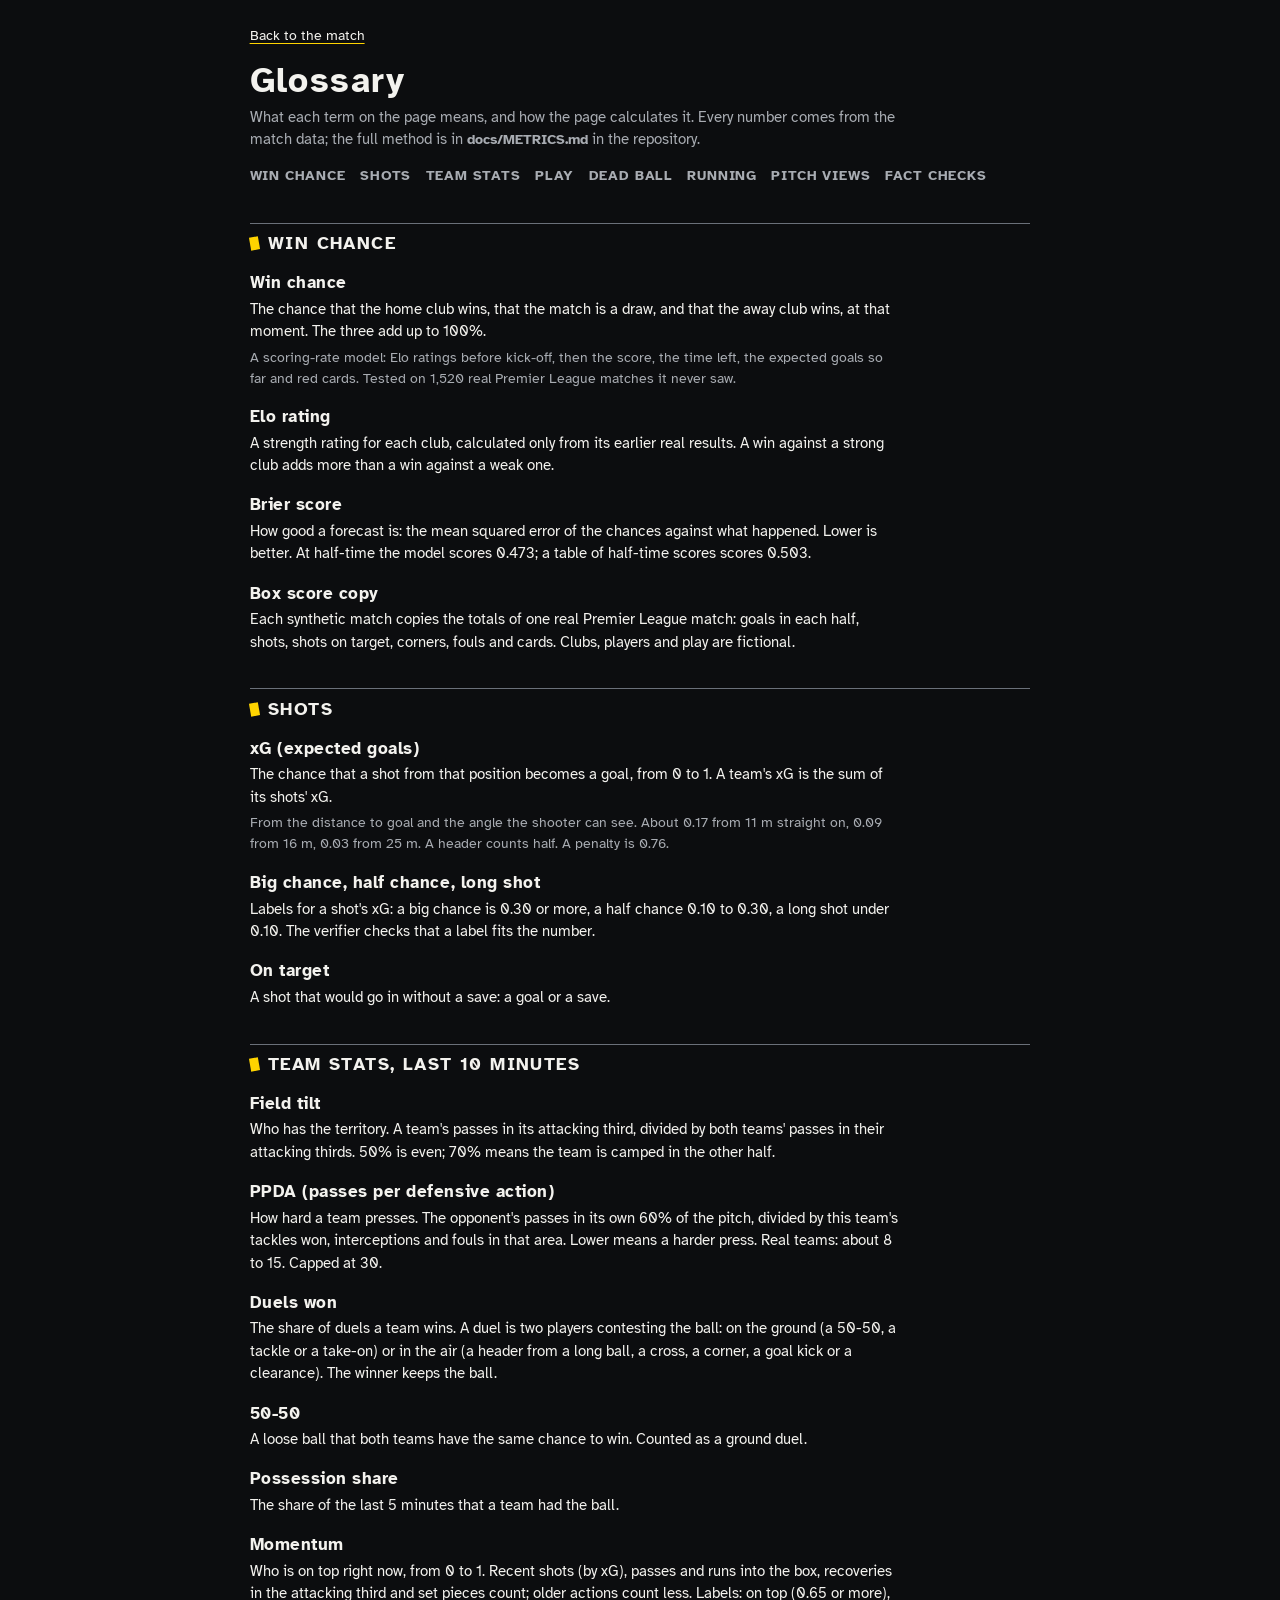
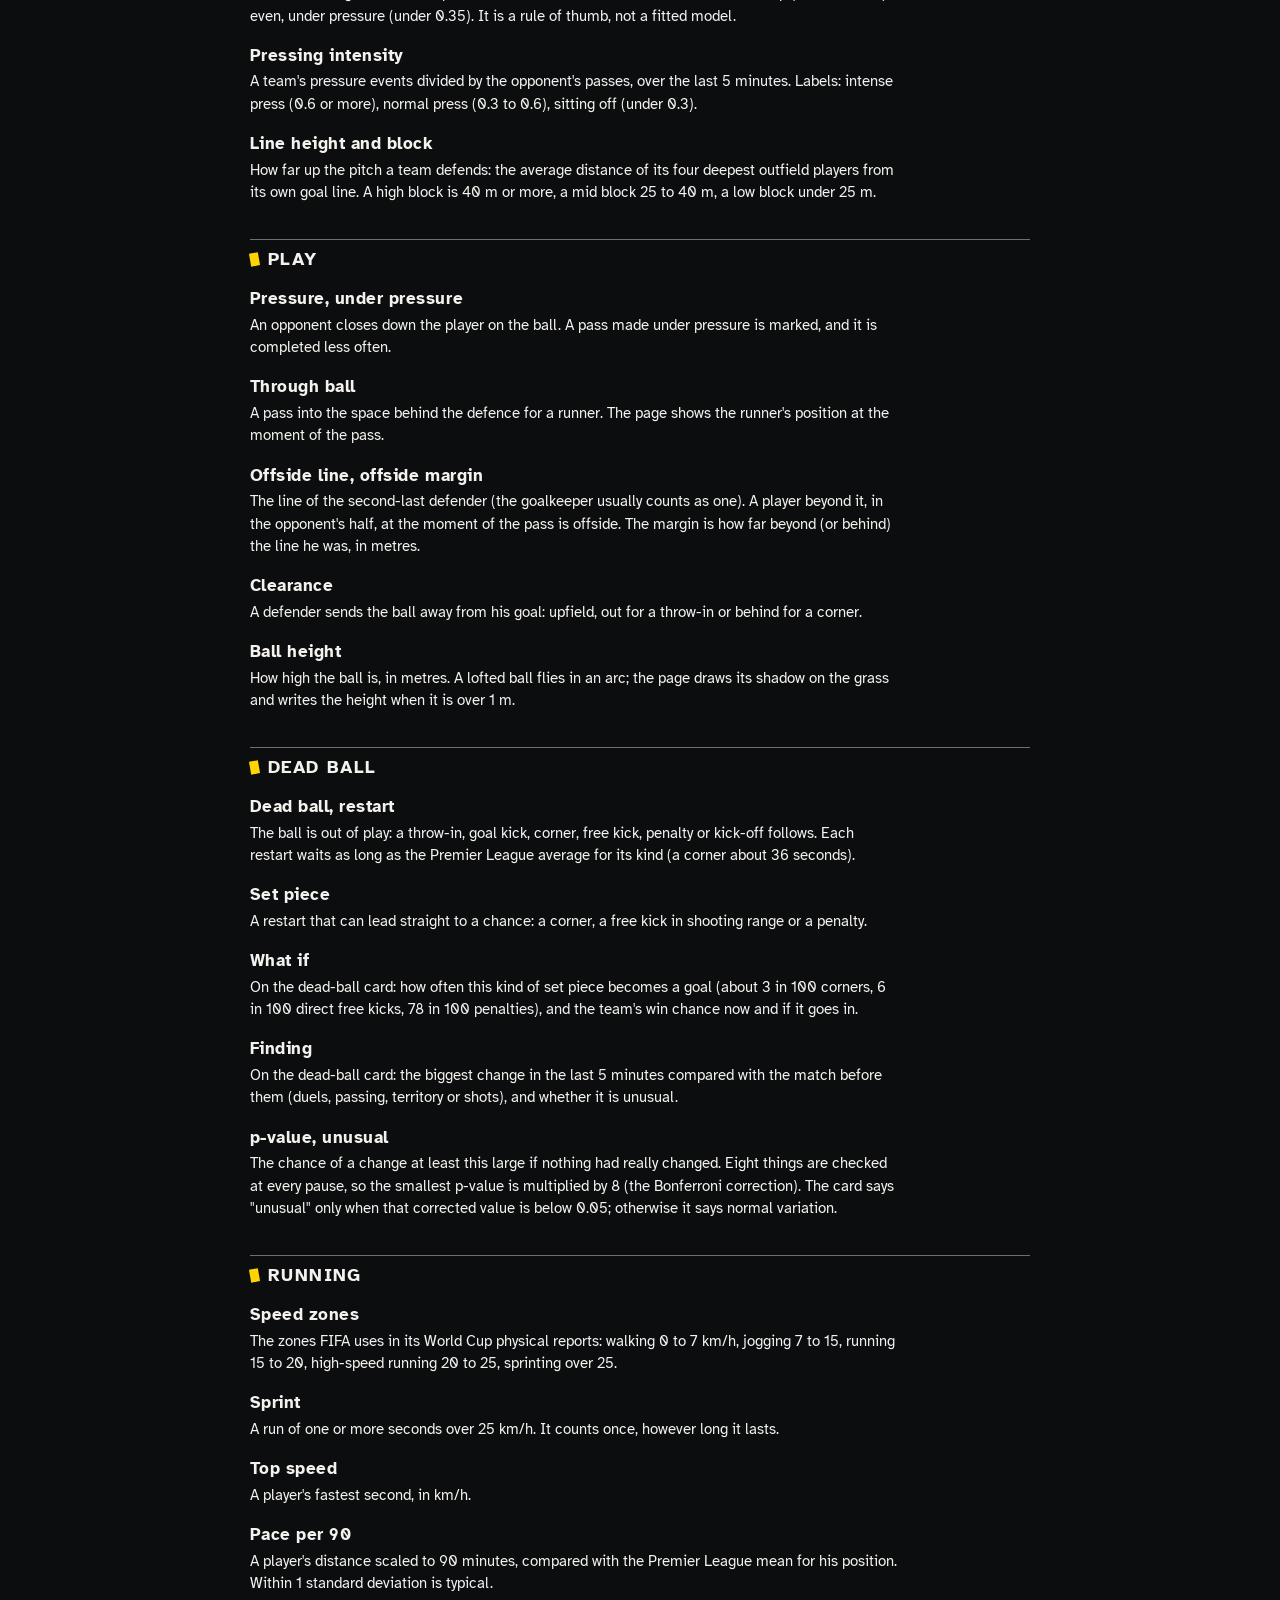
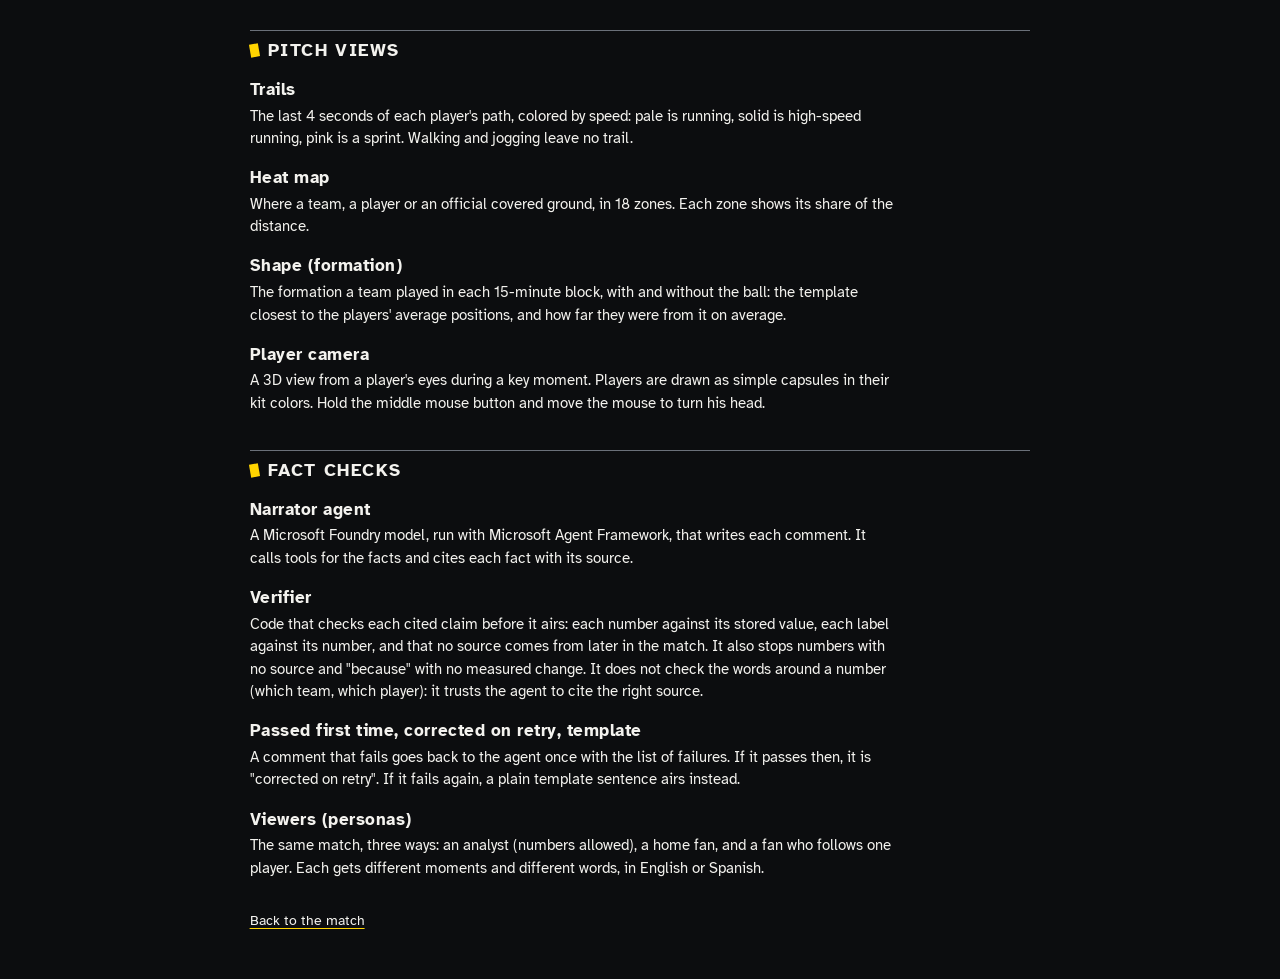
==== commit 449927c9: "Verifier fixes, honest wording, known limitations" ====
--- a/app/web/glossary.html
+++ b/app/web/glossary.html
@@ -5,20 +5,20 @@
 <meta name="viewport" content="width=device-width,initial-scale=1">
 <title>Sixth Official: glossary</title>
 <meta name="description" content="What each term on the Sixth Official page means: win chance, xG, PPDA, duels, field tilt and more.">
-<meta name="theme-color" content="#0e0c16">
+<meta name="theme-color" content="#0c0d0f">
 <link rel="stylesheet" href="app.css">
 <style>
   .gl{max-width:52rem;margin:0 auto;padding:1.6rem 1.6rem 3rem}
   .gl .back{font-size:14px}
-  .gl h1{font:800 2.4rem/1.05 var(--cond);letter-spacing:.02em;margin:1rem 0 .4rem}
+  .gl h1{font:700 2.2rem/1.1 var(--ui);letter-spacing:.04em;margin:1rem 0 .4rem}
   .gl .lede{color:var(--muted);max-width:65ch;margin-bottom:1rem}
-  .gl nav.toc{display:flex;flex-wrap:wrap;gap:.3rem .9rem;font:600 15px/1.4 var(--cond);text-transform:uppercase;letter-spacing:.06em;margin:1rem 0 .5rem}
+  .gl nav.toc{display:flex;flex-wrap:wrap;gap:.3rem .9rem;font:700 13.5px/1.4 var(--ui);text-transform:uppercase;letter-spacing:.06em;margin:1rem 0 .5rem}
   .gl nav.toc a{color:var(--muted);text-decoration:none;border-bottom:2px solid transparent}
   .gl nav.toc a:hover{color:var(--ink);border-bottom-color:var(--accent)}
-  .gl h2{font:700 1.3rem/1.2 var(--cond);text-transform:uppercase;letter-spacing:.08em;margin:2.2rem 0 .6rem;padding-top:.6rem;border-top:1px solid var(--rule-mid)}
-  .gl h2::before{content:"";display:inline-block;width:.35rem;height:1rem;background:var(--accent);margin-right:.5rem;vertical-align:-.1rem}
+  .gl h2{font:700 1.1rem/1.2 var(--ui);text-transform:uppercase;letter-spacing:.08em;margin:2.2rem 0 .6rem;padding-top:.6rem;border-top:1px solid var(--rule-mid)}
+  .gl h2::before{content:"";display:inline-block;width:.55rem;height:.8rem;background:var(--accent);transform:rotate(-10deg);margin-right:.6rem;vertical-align:-.05rem}
   .gl dl{margin:0}
-  .gl dt{font:700 1.15rem/1.3 var(--cond);letter-spacing:.03em;margin-top:1.1rem;scroll-margin-top:1rem}
+  .gl dt{font:700 1.08rem/1.3 var(--ui);letter-spacing:.03em;margin-top:1.1rem;scroll-margin-top:1rem}
   .gl dd{margin:.2rem 0 0;max-width:65ch;line-height:1.5}
   .gl dd .how{display:block;color:var(--muted);font-size:14px;margin-top:.25rem}
   .gl dt:target{color:var(--accent)}
@@ -137,7 +137,7 @@
 <dt id="agent">Narrator agent</dt>
 <dd>A Microsoft Foundry model, run with Microsoft Agent Framework, that writes each comment. It calls tools for the facts and cites each fact with its source.</dd>
 <dt id="verifier">Verifier</dt>
-<dd>Code that checks every claim before it airs: each number against its stored value, each label against its number, and that no source comes from later in the match. It also stops numbers with no source and "because" with no measured change.</dd>
+<dd>Code that checks each cited claim before it airs: each number against its stored value, each label against its number, and that no source comes from later in the match. It also stops numbers with no source and "because" with no measured change. It does not check the words around a number (which team, which player): it trusts the agent to cite the right source.</dd>
 <dt id="retry">Passed first time, corrected on retry, template</dt>
 <dd>A comment that fails goes back to the agent once with the list of failures. If it passes then, it is "corrected on retry". If it fails again, a plain template sentence airs instead.</dd>
 <dt id="personas">Viewers (personas)</dt>
--- a/app/web/app.css
+++ b/app/web/app.css
@@ -1,54 +1,55 @@
-/* Sixth Official: match log, broadcast style (2026-10-27).
-   Concept: a night-match broadcast. A dark studio page, a green pitch with mowing stripes,
-   white type, one electric accent (lime) for what is live, selected or pressed. No league or
-   broadcaster marks: the type is Barlow and Barlow Condensed (open fonts, SIL OFL), not a
-   league typeface.
+/* Sixth Official: match log, dressed as a match official (2026-10-27).
+   Concept: the officials' kit and tools. Referee black for the page, chalk-white type, the yellow
+   card as the one accent (live, selected, pressed), the red card for what the verifier stopped.
+   The scores, the clock and the big numbers are set like the fourth official's substitution
+   board: a dot-matrix face (Doto). Words use Atkinson Hyperlegible, a typeface drawn for
+   legibility by the Braille Institute: the official's notes must be read by everyone. The
+   assistant referee's flag (red and yellow quarters) marks the name; a small yellow card marks
+   each section. Both fonts are open (SIL OFL), served from app/web/fonts.
    - The log is the main element: one row per moment, the three viewers side by side.
    - Color is for the two clubs (kit colors) and for exceptions only:
-     amber = corrected on retry, grey dashed = template, coral = stopped by the verifier.
-   - Two type families from one superfamily: Barlow for words, Barlow Condensed for scores,
-     minutes, numbers and labels.
+     amber = corrected on retry, grey dashed = template, red card = stopped by the verifier.
+   - Two type families: Atkinson Hyperlegible for words and small numbers, Doto for the score,
+     the clock and the big win chance and fact-check figures.
    - Every text color meets WCAG AA (4.5:1) on the surface it sits on.
    - Every control has a documented hover, focus-visible, active and disabled state. */
-@font-face{font-family:"Barlow";font-weight:400;font-display:swap;src:url(fonts/barlow-latin-400-normal.woff2) format("woff2")}
-@font-face{font-family:"Barlow";font-weight:500;font-display:swap;src:url(fonts/barlow-latin-500-normal.woff2) format("woff2")}
-@font-face{font-family:"Barlow";font-weight:600;font-display:swap;src:url(fonts/barlow-latin-600-normal.woff2) format("woff2")}
-@font-face{font-family:"Barlow";font-weight:700;font-display:swap;src:url(fonts/barlow-latin-700-normal.woff2) format("woff2")}
-@font-face{font-family:"Barlow Condensed";font-weight:500;font-display:swap;src:url(fonts/barlow-condensed-latin-500-normal.woff2) format("woff2")}
-@font-face{font-family:"Barlow Condensed";font-weight:600;font-display:swap;src:url(fonts/barlow-condensed-latin-600-normal.woff2) format("woff2")}
-@font-face{font-family:"Barlow Condensed";font-weight:700;font-display:swap;src:url(fonts/barlow-condensed-latin-700-normal.woff2) format("woff2")}
-@font-face{font-family:"Barlow Condensed";font-weight:800;font-display:swap;src:url(fonts/barlow-condensed-latin-800-normal.woff2) format("woff2")}
+@font-face{font-family:"Atkinson Hyperlegible";font-weight:400;font-display:swap;src:url(fonts/atkinson-hyperlegible-latin-400-normal.woff2) format("woff2")}
+@font-face{font-family:"Atkinson Hyperlegible";font-weight:700;font-display:swap;src:url(fonts/atkinson-hyperlegible-latin-700-normal.woff2) format("woff2")}
+@font-face{font-family:"Doto";font-weight:700;font-display:swap;src:url(fonts/doto-latin-700-normal.woff2) format("woff2")}
+@font-face{font-family:"Doto";font-weight:900;font-display:swap;src:url(fonts/doto-latin-900-normal.woff2) format("woff2")}
 :root{
   color-scheme:dark;
-  --paper:#0e0c16;        /* page: studio dark */
-  --paper-2:#1b1826;      /* hover fill, raised */
-  --paper-3:#282435;      /* pressed fill, bar tracks */
-  --sheet:#15121f;        /* drawer, match report, cards, scorebug */
-  --ink:#f5f3fa;          /* text, strong rules */
-  --muted:#b7b0c6;        /* secondary text: 9.27:1 on --paper */
-  --rule:#2c2838;         /* hairline: separates, carries no meaning */
-  --rule-mid:#6f6884;     /* control borders: 3.68:1 on --paper */
-  --accent:#c6f432;       /* lime: live clock, primary button, focus ring, selected */
-  --accent-2:#d8ff5a;     /* lime, hover */
-  --accent-3:#a9d21e;     /* lime, pressed */
+  --paper:#0c0d0f;        /* page: referee black */
+  --paper-2:#17191c;      /* hover fill, raised */
+  --paper-3:#22252a;      /* pressed fill, bar tracks */
+  --sheet:#121417;        /* drawer, match report, cards, scorebug */
+  --ink:#f3f2ee;          /* text: chalk white */
+  --muted:#a8acb2;        /* secondary text: 8.53:1 on --paper */
+  --rule:#26292e;         /* hairline: separates, carries no meaning */
+  --rule-mid:#6b7079;     /* control borders: 3.91:1 on --paper */
+  --accent:#ffd400;       /* the yellow card: live clock, primary button, focus ring, selected */
+  --accent-2:#ffe14d;     /* yellow, hover */
+  --accent-3:#e0b800;     /* yellow, pressed */
+  --flag-red:#e2231a;     /* the assistant referee's flag, with the yellow */
   --pitch:#11402a;        /* pitch surface */
   --pitch-2:#144a31;      /* mowing stripe */
   --pitch-line:#9cc4ae;   /* pitch markings: 6.10:1 on --pitch, 5.32:1 on --pitch-2 */
-  --disabled:#6a6478;     /* disabled text: exempt from WCAG 1.4.3 */
+  --disabled:#62666d;     /* disabled text: exempt from WCAG 1.4.3 */
   --home:#4a8ae8;         /* Larkspur blue */
   --away:#e8834a;         /* copper */
   --home-ink:#4a8ae8;     /* a club color as text: the kit color, lightened if needed for 4.5:1 */
   --away-ink:#e8834a;
-  --home-on:#0e0c16;      /* text on a club color (shirt numbers): white or the page color */
-  --away-on:#0e0c16;
+  --home-on:#0c0d0f;      /* text on a club color (shirt numbers): white or the page color */
+  --away-on:#0c0d0f;
   --sprint:#ff5fd2;       /* trails: sprinting, over 25 km/h (3.81:1 on --pitch-2) */
-  --draw:#4b4659;         /* chart fill only, never text */
+  --draw:#4a4e55;         /* chart fill only, never text */
   --retry:#f2b33d;        /* amber: corrected on retry */
-  --tmpl:#aaa4b8;         /* template */
-  --bad:#ff7a6b;          /* coral: stopped by the verifier */
-  --ui:"Barlow","Segoe UI",system-ui,sans-serif;
-  --cond:"Barlow Condensed","Arial Narrow",system-ui,sans-serif;
-  --mono:var(--cond);     /* minutes and numbers: condensed */
+  --tmpl:#a3a7ad;         /* template */
+  --bad:#ff5a4a;          /* the red card: stopped by the verifier (6.31:1 on --paper) */
+  --ui:"Atkinson Hyperlegible","Segoe UI",system-ui,sans-serif;
+  --cond:var(--ui);       /* labels: the same face, bold capitals */
+  --mono:var(--ui);       /* minutes and small numbers */
+  --dot:"Doto","Courier New",ui-monospace,monospace;   /* the substitution board */
 }
 *{box-sizing:border-box}
 [hidden]{display:none !important}
@@ -424,3 +425,35 @@
 /* The chart's hint sits right under the chart, then the pre-match line (fix 2026-10-27: they overlapped). */
 #chart-hint{margin:-1rem 0 .35rem}
 .pre{margin:0 0 1rem}
+
+/* ---------------------------------------------------------------- the officials' layer (2026-10-27)
+   Overrides the broadcast layer above: the substitution board for numbers, the AR flag for the
+   name, a yellow card before each section label. */
+.wordmark{font:700 1.05rem/1 var(--ui);letter-spacing:.12em}
+.wordmark::before{width:1rem;height:.75rem;vertical-align:-.05rem;margin-right:.6rem;
+  background:conic-gradient(var(--accent) 0 25%,var(--flag-red) 0 50%,var(--accent) 0 75%,var(--flag-red) 0)}
+.score{background:#000;border:1px solid var(--rule-mid);padding:.3rem .45rem .3rem 1rem}
+.club{font:700 1.05rem/1 var(--ui);letter-spacing:.08em}
+.goals{font:900 2.5rem/1 var(--dot);letter-spacing:.02em}
+.clock{font:900 1.15rem/1 var(--dot);color:var(--paper);background:var(--accent);padding:.38rem .5rem .3rem}
+.view button,.seg button{font:700 13.5px/1.3 var(--ui);letter-spacing:.07em}
+.label,.log th,.shape-table th,.run-table th,.stats thead th,.ft h2,.ft h3,.dead h3,.drawer h4,.through-controls .tb-label,.help summary,.help h3{font-family:var(--ui);font-size:13px;font-weight:700;letter-spacing:.1em}
+/* A small yellow card, tilted as if just shown, before each section label. */
+.label::before,.help h3::before{width:.5rem;height:.7rem;background:var(--accent);transform:rotate(-10deg);margin-right:.55rem;vertical-align:-.08rem}
+.win dd{font:900 2.5rem/1 var(--dot)}
+.checks dd{font:900 1.45rem/1 var(--dot)}
+.stats td,.ft td{font:700 15.5px/1.3 var(--ui);font-variant-numeric:tabular-nums}
+.ft-banner .notice{font:700 2.2rem/1 var(--ui);letter-spacing:.14em;color:var(--accent)}
+.ft-banner .goals{font:900 4.2rem/1 var(--dot)}
+.btn.primary{font:700 15px/1.2 var(--ui);letter-spacing:.1em}
+.dead .count{font:700 14px/1.2 var(--ui);color:var(--accent);font-variant-numeric:tabular-nums}
+.cam-hud{font:700 14px/1.25 var(--ui);letter-spacing:.06em}
+.log td.min{font-family:var(--ui)}
+/* The drawer: a red card marks a draft the verifier stopped. */
+.stopped{border-left:4px solid var(--bad)}
+@media (max-width:46rem){
+  .score{padding:.25rem .3rem .25rem .5rem;gap:.45rem}
+  .club{font-size:.82rem;letter-spacing:.04em}
+  .goals{font-size:1.8rem}
+  .clock{font-size:.95rem;padding:.3rem .35rem .25rem}
+}
